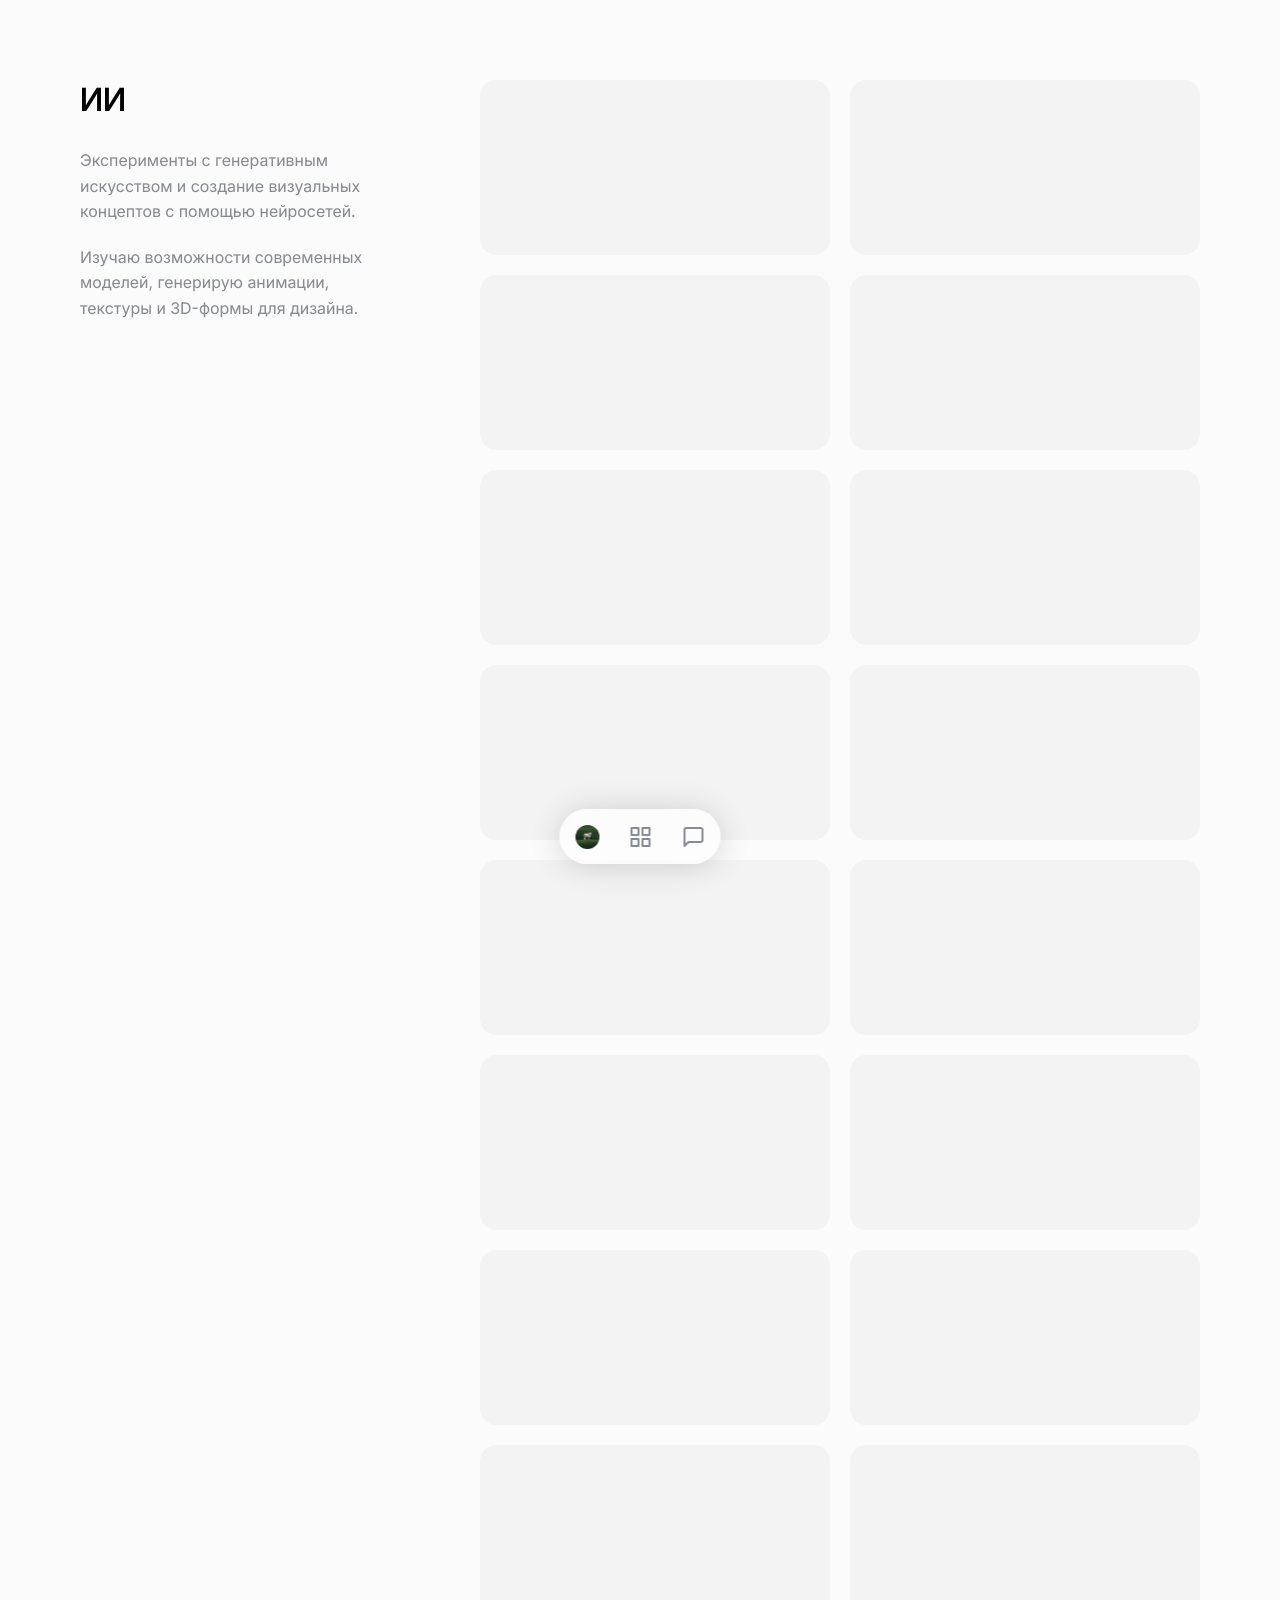
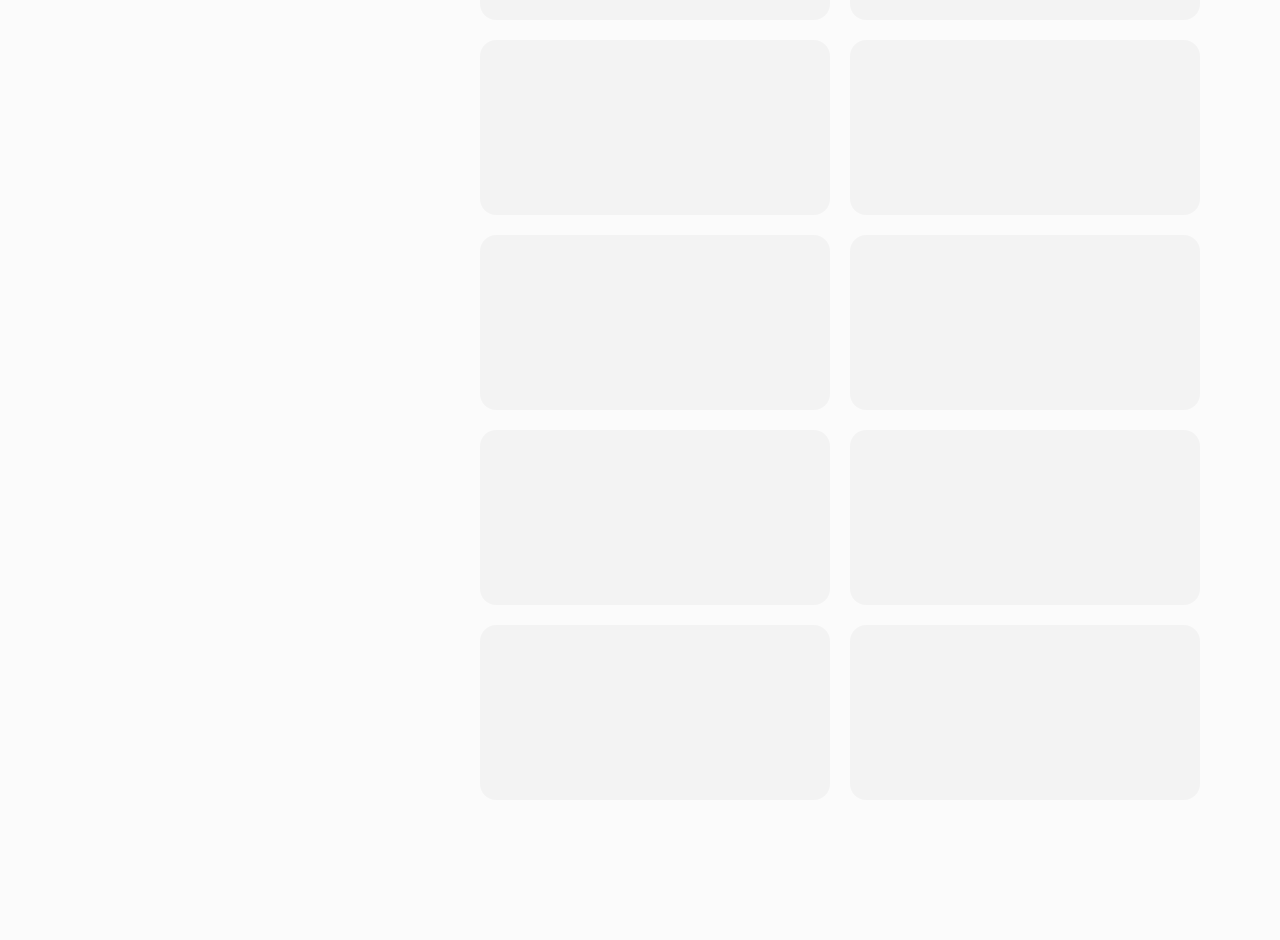
==== ai.html @ d5566b72 "feat: Deploy redesigned interactive portfolio with AI gallery, updated merch page layouts, and new a" ====
<!DOCTYPE html>
<html lang="ru">
<head>
    <meta charset="utf-8"/>
    <meta name="viewport" content="width=device-width, initial-scale=1.0"/>
    <title>ИИ — Эксперименты с нейросетями | Сергей Тихонов</title>
    <!-- Fonts -->
    <link rel="preconnect" href="https://fonts.googleapis.com">
    <link rel="preconnect" href="https://fonts.gstatic.com" crossorigin>
    <link href="https://fonts.googleapis.com/css2?family=Inter:wght@400;500;600;700;800&display=swap" rel="stylesheet">
    
    <style>
        :root {
            --font-family: "Inter", -apple-system, BlinkMacSystemFont, "Segoe UI", Roboto, sans-serif;
            --color-text-primary: rgba(0, 0, 0, 1);
            --color-text-secondary: rgb(136, 139, 144);
            --color-blue: #0010E5;
            --color-bg: #FBFBFB;
        }

        * {
            margin: 0;
            padding: 0;
            box-sizing: border-box;
        }

        html {
            font-family: var(--font-family);
            background-color: var(--color-bg);
            text-rendering: geometricPrecision;
            -webkit-font-smoothing: antialiased;
            -moz-osx-font-smoothing: grayscale;
            scroll-behavior: smooth;
        }

        body {
            color: var(--color-text-primary);
            padding: 0;
            margin: 0;
        }

        /* Container Layout */
        .project_article_wrapper {
            width: 100%;
            padding: 80px 80px 120px;
            max-width: 100%;
            margin: 0;
        }

        .merch_layout_container {
            display: flex;
            justify-content: space-between;
            width: 100%;
            align-items: start;
            gap: 40px;
        }

        .text_column {
            position: sticky;
            top: 80px;
            width: 100%;
            max-width: 360px;
            display: flex;
            flex-direction: column;
            gap: 20px;
        }

        .text_column h1 {
            font-size: 32px;
            font-weight: 560;
            line-height: 1.25;
            color: var(--color-text-primary);
            margin-bottom: 8px;
        }

        .text_column p {
            font-size: 16px;
            font-weight: 420;
            line-height: 1.6;
            color: var(--color-text-secondary);
        }

        /* Floating Nav Tabs Dock */
        .navigation_tabs {
            display: inline-flex;
            padding: 2px;
            justify-content: center;
            align-items: center;
            gap: 2px;
            position: fixed;
            bottom: 36px;
            left: 50%;
            transform: translateX(-50%);
            z-index: 1000;
        }

        .navigation_tabs:before {
            content: "";
            position: absolute;
            top: 0;
            left: 0;
            width: 100%;
            height: 100%;
            border-radius: 100px;
            background: rgba(255,255,255,.68);
            box-shadow: 0 2px 32px 0 rgba(0,0,0,.16);
            -webkit-backdrop-filter: blur(20px);
            backdrop-filter: blur(20px);
            z-index: -1;
        }

        .navigation_tabs .nav_item_container {
            display: flex;
        }

        .navigation_tabs .nav_item {
            display: flex;
            width: 51px;
            height: 51px;
            justify-content: center;
            align-items: center;
            aspect-ratio: 1/1;
            color: var(--color-text-secondary);
            transition: background-color 0.25s, color 0.25s;
            border-radius: 50%;
        }

        .navigation_tabs .nav_item:hover {
            background-color: rgba(0, 0, 0, 0.05);
            color: var(--color-text-primary);
        }

        .profile_pic {
            height: 1.5em;
            width: 1.5em;
            border-radius: 50%;
            object-fit: cover;
        }

        /* Gallery Grid Layout (Masonry style using CSS Column Layout) */
        .gallery_grid {
            column-count: 2;
            column-gap: 20px;
            width: 100%;
            max-width: 800px;
        }

        .gallery_item {
            break-inside: avoid;
            margin-bottom: 20px;
            border-radius: 16px;
            overflow: hidden;
            background-color: rgba(0, 0, 0, 0.03);
            cursor: pointer;
            transition: transform 0.3s cubic-bezier(0.25, 0.46, 0.45, 0.94);
        }

        .gallery_item:hover {
            transform: scale(1.02);
        }

        .gallery_item video {
            width: 100%;
            height: auto;
            display: block;
            border-radius: 16px;
            transform: translate3d(0, 0, 0);
        }

        /* Lightbox Popup Modal */
        .lightbox_modal {
            display: none;
            position: fixed;
            z-index: 2000;
            left: 0;
            top: 0;
            width: 100%;
            height: 100%;
            overflow: hidden;
            background-color: rgba(251, 251, 251, 0.95);
            opacity: 0;
            transition: opacity 0.3s ease;
            justify-content: center;
            align-items: center;
        }

        .lightbox_modal.active {
            display: flex;
            opacity: 1;
        }

        .lightbox_content {
            margin: auto;
            display: block;
            max-width: 90%;
            max-height: 85vh;
            border-radius: 16px;
            box-shadow: 0 10px 40px rgba(0, 0, 0, 0.08);
        }

        .lightbox_close {
            position: absolute;
            top: 30px;
            right: 40px;
            color: var(--color-text-secondary);
            font-size: 40px;
            font-weight: 300;
            transition: color 0.2s ease;
            cursor: pointer;
            user-select: none;
        }

        .lightbox_close:hover {
            color: var(--color-text-primary);
        }

        body.lightbox_open {
            overflow: hidden;
        }

        @media (max-width: 950px) {
            .project_article_wrapper {
                padding: 40px 40px 80px;
            }
            .merch_layout_container {
                flex-direction: column;
                gap: 40px;
            }
            .text_column {
                position: static;
                max-width: none;
            }
            .text_column h1 {
                font-size: 28px;
            }
            .gallery_grid {
                max-width: none;
            }
        }

        @media (max-width: 600px) {
            .project_article_wrapper {
                padding: 40px 20px 80px;
            }
            .gallery_grid {
                column-count: 2;
                column-gap: 12px;
            }
            .gallery_item {
                margin-bottom: 12px;
                border-radius: 12px;
            }
            .gallery_item video {
                border-radius: 12px;
            }
            .lightbox_close {
                top: 20px;
                right: 20px;
                font-size: 32px;
            }
        }
    </style>
</head>
<body>

    <!-- Floating Bottom Dock Navigation -->
    <nav class="navigation_tabs">
        <div class="nav_item_container">
            <a class="nav_item" title="На главную" href="index.html">
                <img alt="Сергей Тихонов" class="profile_pic" src="img/profile_pic.png"/>
            </a>
        </div>
        <div class="nav_item_container">
            <a class="nav_item" title="Работы" href="index.html#work">
                <svg xmlns="http://www.w3.org/2000/svg" width="24" height="24" viewBox="0 0 24 24" fill="none" stroke="currentColor" stroke-width="2" stroke-linecap="round" stroke-linejoin="round">
                    <rect x="3" y="3" width="7" height="7"></rect>
                    <rect x="14" y="3" width="7" height="7"></rect>
                    <rect x="14" y="14" width="7" height="7"></rect>
                    <rect x="3" y="14" width="7" height="7"></rect>
                </svg>
            </a>
        </div>
        <div class="nav_item_container">
            <a class="nav_item" title="Telegram" href="https://t.me/tikhonoxx" target="_blank" rel="noopener noreferrer">
                <svg xmlns="http://www.w3.org/2000/svg" width="24" height="24" viewBox="0 0 24 24" fill="none" stroke="currentColor" stroke-width="2" stroke-linecap="round" stroke-linejoin="round">
                    <path d="M21 15a2 2 0 0 1-2 2H7l-4 4V5a2 2 0 0 1 2-2h14a2 2 0 0 1 2 2z"></path>
                </svg>
            </a>
        </div>
    </nav>

    <div class="project_article_wrapper">
        <div class="merch_layout_container">
            <!-- Left Text Column -->
            <div class="text_column">
                <h1>ИИ</h1>
                <p>Эксперименты с генеративным<br>искусством и создание визуальных<br>концептов с помощью нейросетей.</p>
                <p>Изучаю возможности современных<br>моделей, генерирую анимации,<br>текстуры и 3D-формы для дизайна.</p>
            </div>

            <!-- Right Gallery Grid Column -->
            <main class="gallery_grid">
                <!-- Video 1 -->
                <div class="gallery_item">
                    <video playsinline muted loop preload="metadata" src="img/ai_art_1.mp4"></video>
                </div>
                <!-- Video 2 -->
                <div class="gallery_item">
                    <video playsinline muted loop preload="metadata" src="img/ai_art_2.mp4"></video>
                </div>
                <!-- Video 3 -->
                <div class="gallery_item">
                    <video playsinline muted loop preload="metadata" src="img/ai_art_3.mp4"></video>
                </div>
                <!-- Video 4 -->
                <div class="gallery_item">
                    <video playsinline muted loop preload="metadata" src="img/ai_art_4.mp4"></video>
                </div>
                <!-- Video 5 -->
                <div class="gallery_item">
                    <video playsinline muted loop preload="metadata" src="img/ai_art_5.mp4"></video>
                </div>
                <!-- Video 6 -->
                <div class="gallery_item">
                    <video playsinline muted loop preload="metadata" src="img/ai_art_6.mp4"></video>
                </div>
                <!-- Video 7 -->
                <div class="gallery_item">
                    <video playsinline muted loop preload="metadata" src="img/ai_art_7.mp4"></video>
                </div>
                <!-- Video 8 -->
                <div class="gallery_item">
                    <video playsinline muted loop preload="metadata" src="img/ai_art_8.mp4"></video>
                </div>
                <!-- Video 9 -->
                <div class="gallery_item">
                    <video playsinline muted loop preload="metadata" src="img/ai_art_9.mp4"></video>
                </div>
                <!-- Video 10 -->
                <div class="gallery_item">
                    <video playsinline muted loop preload="metadata" src="img/ai_art_10.mp4"></video>
                </div>
                <!-- Video 11 -->
                <div class="gallery_item">
                    <video playsinline muted loop preload="metadata" src="img/ai_art_11.mp4"></video>
                </div>
                <!-- Video 12 -->
                <div class="gallery_item">
                    <video playsinline muted loop preload="metadata" src="img/ai_art_12.mp4"></video>
                </div>
                <!-- Video 13 -->
                <div class="gallery_item">
                    <video playsinline muted loop preload="metadata" src="img/ai_art_13.mp4"></video>
                </div>
                <!-- Video 14 -->
                <div class="gallery_item">
                    <video playsinline muted loop preload="metadata" src="img/ai_art_14.mp4"></video>
                </div>
                <!-- Video 15 -->
                <div class="gallery_item">
                    <video playsinline muted loop preload="metadata" src="img/ai_art_15.mp4"></video>
                </div>
                <!-- Video 16 -->
                <div class="gallery_item">
                    <video playsinline muted loop preload="metadata" src="img/ai_art_16.mp4"></video>
                </div>
                <!-- Video 17 -->
                <div class="gallery_item">
                    <video playsinline muted loop preload="metadata" src="img/ai_art_17.mp4"></video>
                </div>
                <!-- Video 18 -->
                <div class="gallery_item">
                    <video playsinline muted loop preload="metadata" src="img/ai_art_18.mp4"></video>
                </div>
                <!-- Video 19 -->
                <div class="gallery_item">
                    <video playsinline muted loop preload="metadata" src="img/ai_art_19.mp4"></video>
                </div>
                <!-- Video 20 -->
                <div class="gallery_item">
                    <video playsinline muted loop preload="metadata" src="img/ai_art_20.mp4"></video>
                </div>
                <!-- Video 21 -->
                <div class="gallery_item">
                    <video playsinline muted loop preload="metadata" src="img/ai_art_21.mp4"></video>
                </div>
                <!-- Video 22 -->
                <div class="gallery_item">
                    <video playsinline muted loop preload="metadata" src="img/ai_art_22.mp4"></video>
                </div>
                <!-- Video 23 -->
                <div class="gallery_item">
                    <video playsinline muted loop preload="metadata" src="img/ai_art_23.mp4"></video>
                </div>
                <!-- Video 24 -->
                <div class="gallery_item">
                    <video playsinline muted loop preload="metadata" src="img/ai_art_24.mp4"></video>
                </div>
            </main>
        </div>
    </div>

    <!-- Lightbox Popup Modal -->
    <div id="lightbox" class="lightbox_modal">
        <span class="lightbox_close">&times;</span>
        <video class="lightbox_content" id="lightbox_video" playsinline muted loop autoplay></video>
    </div>

    <!-- Video Controller Script -->
    <script>
        document.addEventListener('DOMContentLoaded', () => {
            const lightbox = document.getElementById('lightbox');
            const lightboxVideo = document.getElementById('lightbox_video');
            const closeBtn = document.querySelector('.lightbox_close');
            const galleryItems = document.querySelectorAll('.gallery_item');

            // Viewport auto-play logic using Intersection Observer
            const observerOptions = {
                root: null,
                rootMargin: '100px', // Pre-trigger before entering viewport for seamless play
                threshold: 0.1
            };

            const videoObserver = new IntersectionObserver((entries) => {
                entries.forEach(entry => {
                    const video = entry.target;
                    if (entry.isIntersecting) {
                        video.play().catch(err => {});
                    } else {
                        video.pause();
                    }
                });
            }, observerOptions);

            galleryItems.forEach(item => {
                const video = item.querySelector('video');
                if (video) {
                    videoObserver.observe(video);
                }

                // Click event to open video lightbox
                item.addEventListener('click', (e) => {
                    e.preventDefault();
                    if (video) {
                        lightboxVideo.src = video.src;
                        document.body.classList.add('lightbox_open');
                        lightbox.classList.add('active');
                    }
                });
            });

            // Close lightbox logic
            const closeLightbox = () => {
                lightbox.classList.remove('active');
                document.body.classList.remove('lightbox_open');
                setTimeout(() => {
                    lightboxVideo.src = '';
                }, 300);
            };

            closeBtn.addEventListener('click', closeLightbox);
            
            // Close when clicking background outside video
            lightbox.addEventListener('click', (e) => {
                if (e.target === lightbox) {
                    closeLightbox();
                }
            });

            // Close on ESC key press
            document.addEventListener('keydown', (e) => {
                if (e.key === 'Escape' && lightbox.classList.contains('active')) {
                    closeLightbox();
                }
            });
        });
    </script>

</body>
</html>
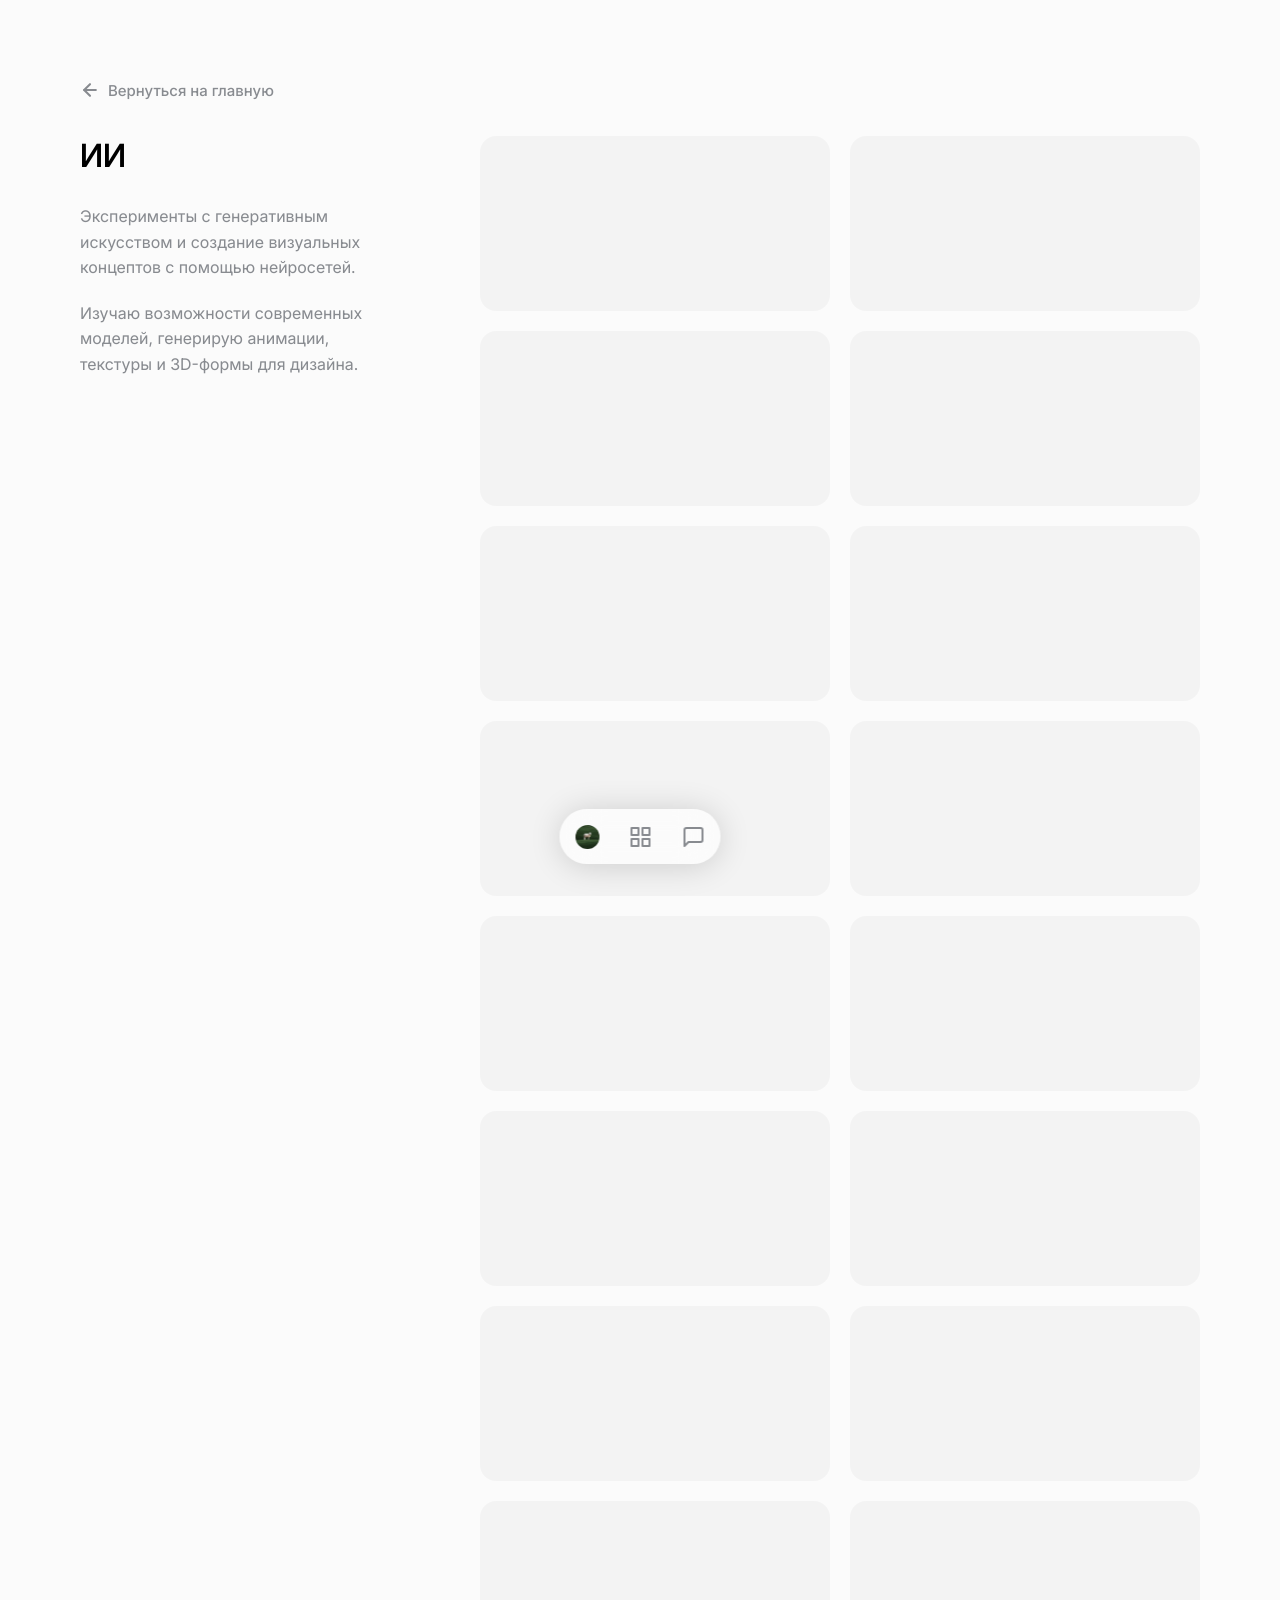
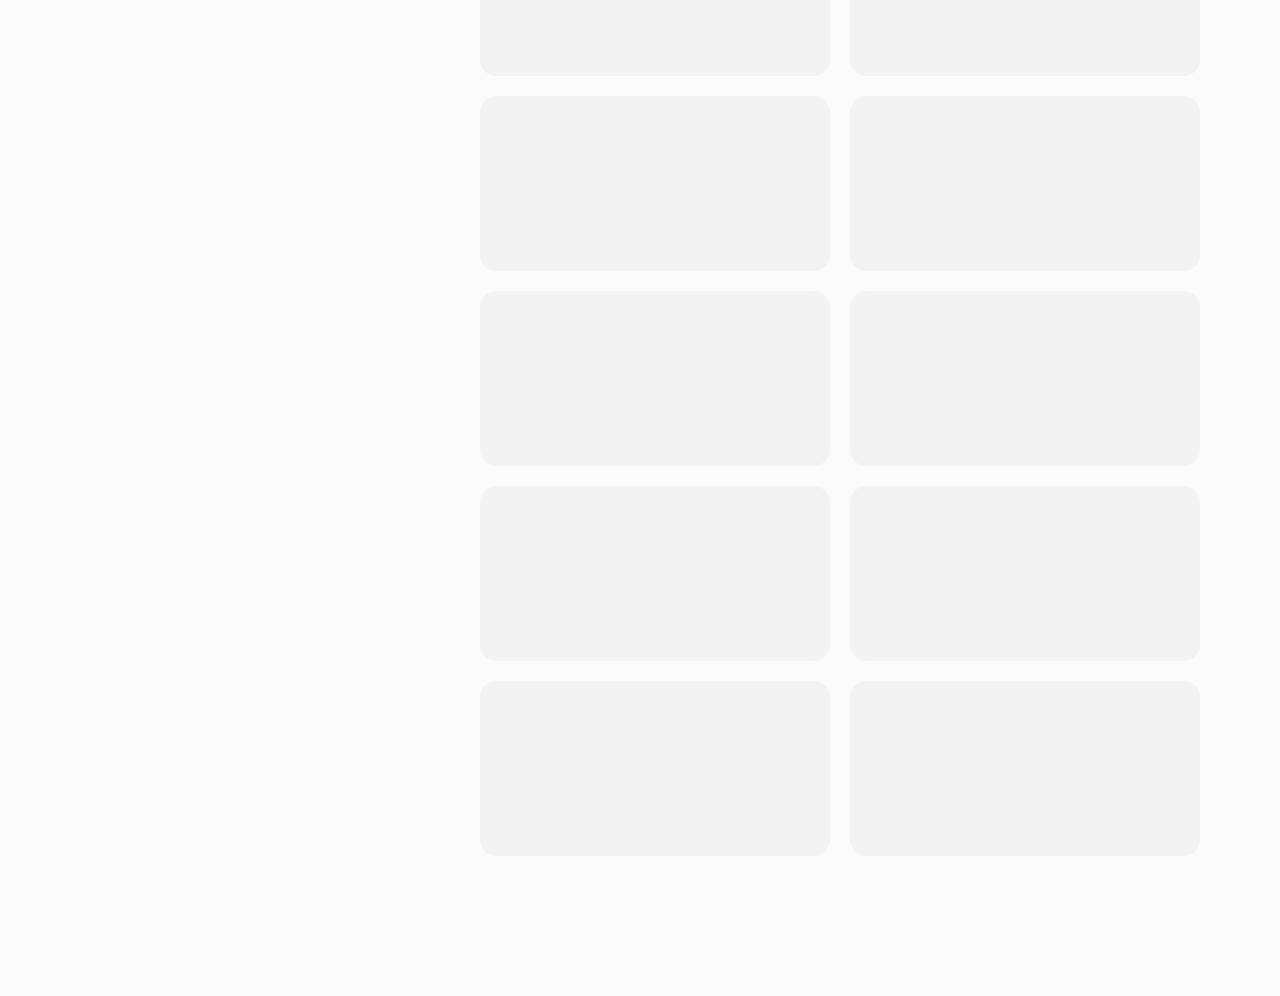
==== commit a7558998: "feat: Add 'Вернуться на главную' back button to the top of all subpages (Flowwow, Merch, and AI Art)" ====
--- a/ai.html
+++ b/ai.html
@@ -37,6 +37,31 @@
             color: var(--color-text-primary);
             padding: 0;
             margin: 0;
+        }
+
+        /* Back Button Navigation */
+        .back_nav {
+            margin-bottom: 32px;
+        }
+
+        .back_btn {
+            display: inline-flex;
+            align-items: center;
+            gap: 8px;
+            color: var(--color-text-secondary);
+            font-size: 15px;
+            font-weight: 500;
+            text-decoration: none;
+            transition: all 0.2s ease;
+        }
+
+        .back_btn:hover {
+            color: #0010E5; /* Royal blue */
+            transform: translateX(-4px);
+        }
+
+        .back_btn svg {
+            transition: stroke 0.2s ease;
         }
 
         /* Container Layout */
@@ -290,6 +315,17 @@
     </nav>
 
     <div class="project_article_wrapper">
+        <!-- Back Button -->
+        <div class="back_nav">
+            <a href="index.html" class="back_btn">
+                <svg xmlns="http://www.w3.org/2000/svg" width="20" height="20" viewBox="0 0 24 24" fill="none" stroke="currentColor" stroke-width="2.5" stroke-linecap="round" stroke-linejoin="round">
+                    <line x1="19" y1="12" x2="5" y2="12"></line>
+                    <polyline points="12 19 5 12 12 5"></polyline>
+                </svg>
+                Вернуться на главную
+            </a>
+        </div>
+
         <div class="merch_layout_container">
             <!-- Left Text Column -->
             <div class="text_column">
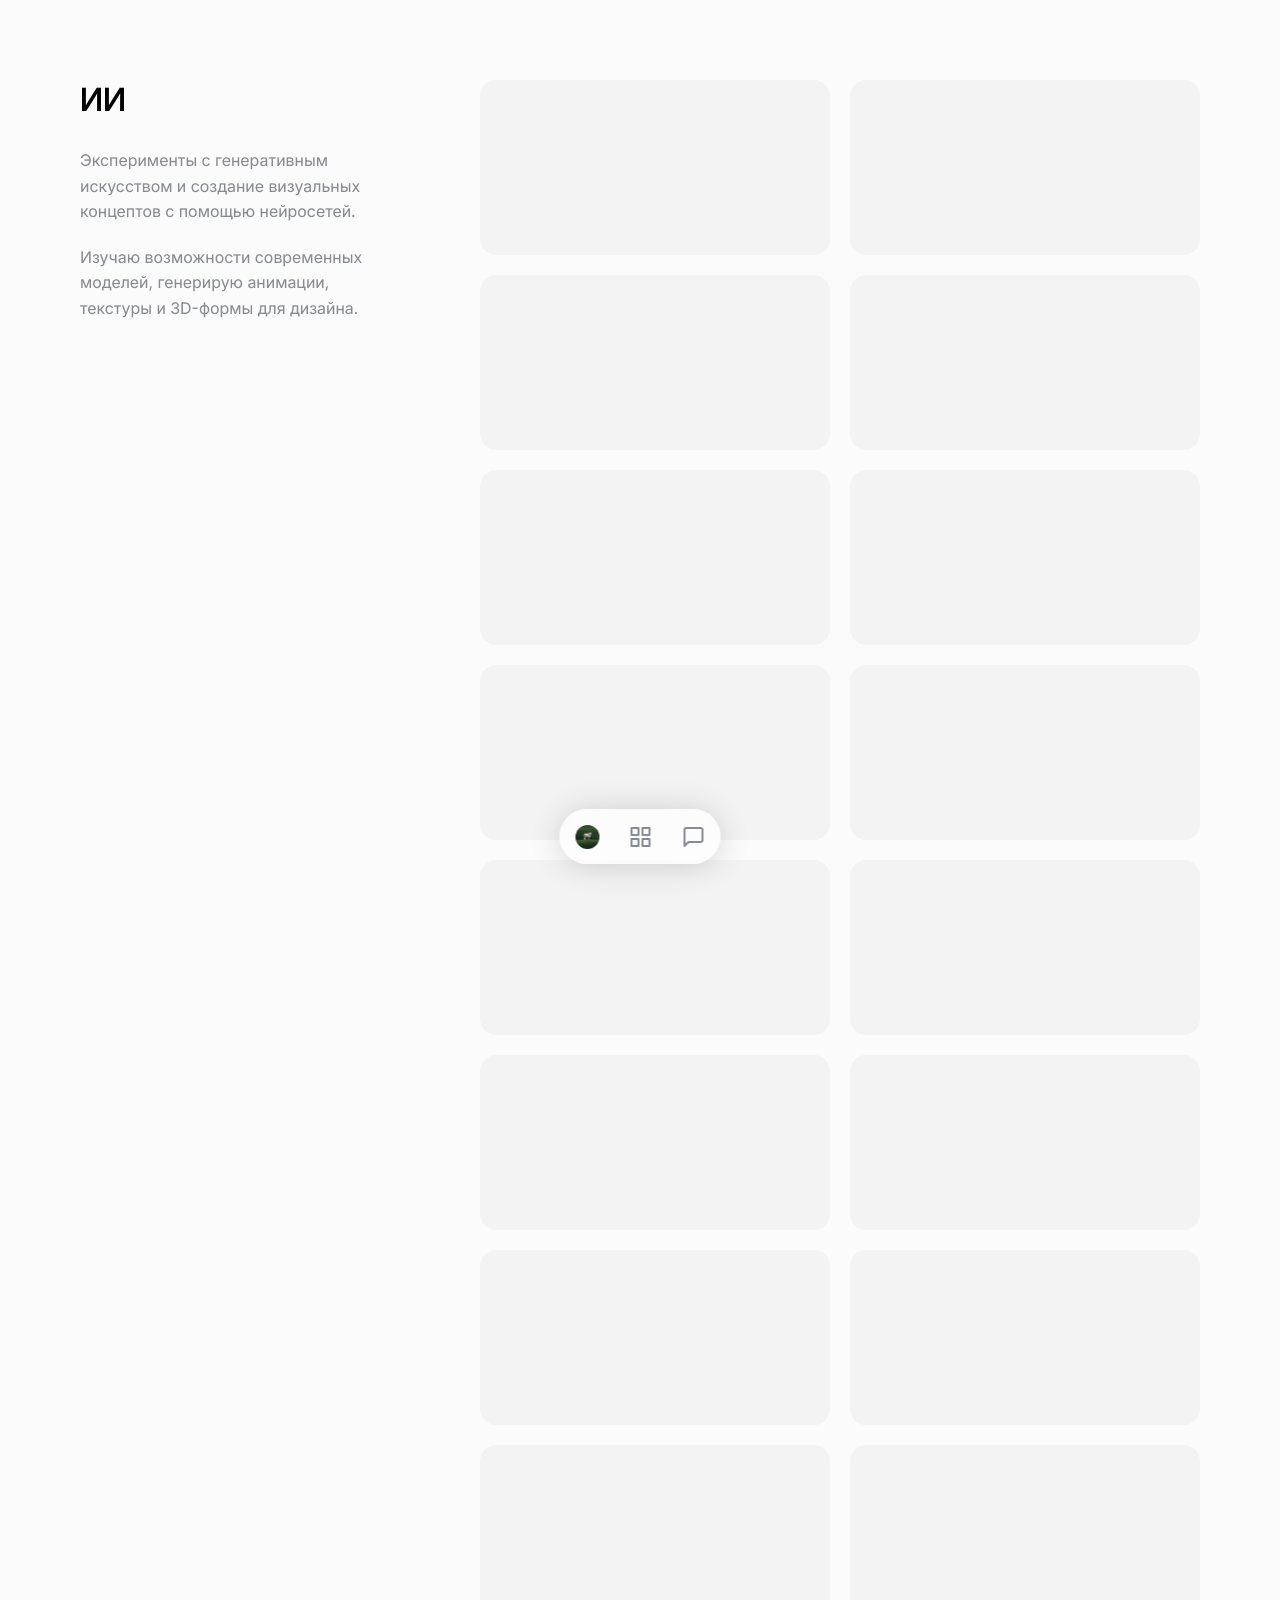
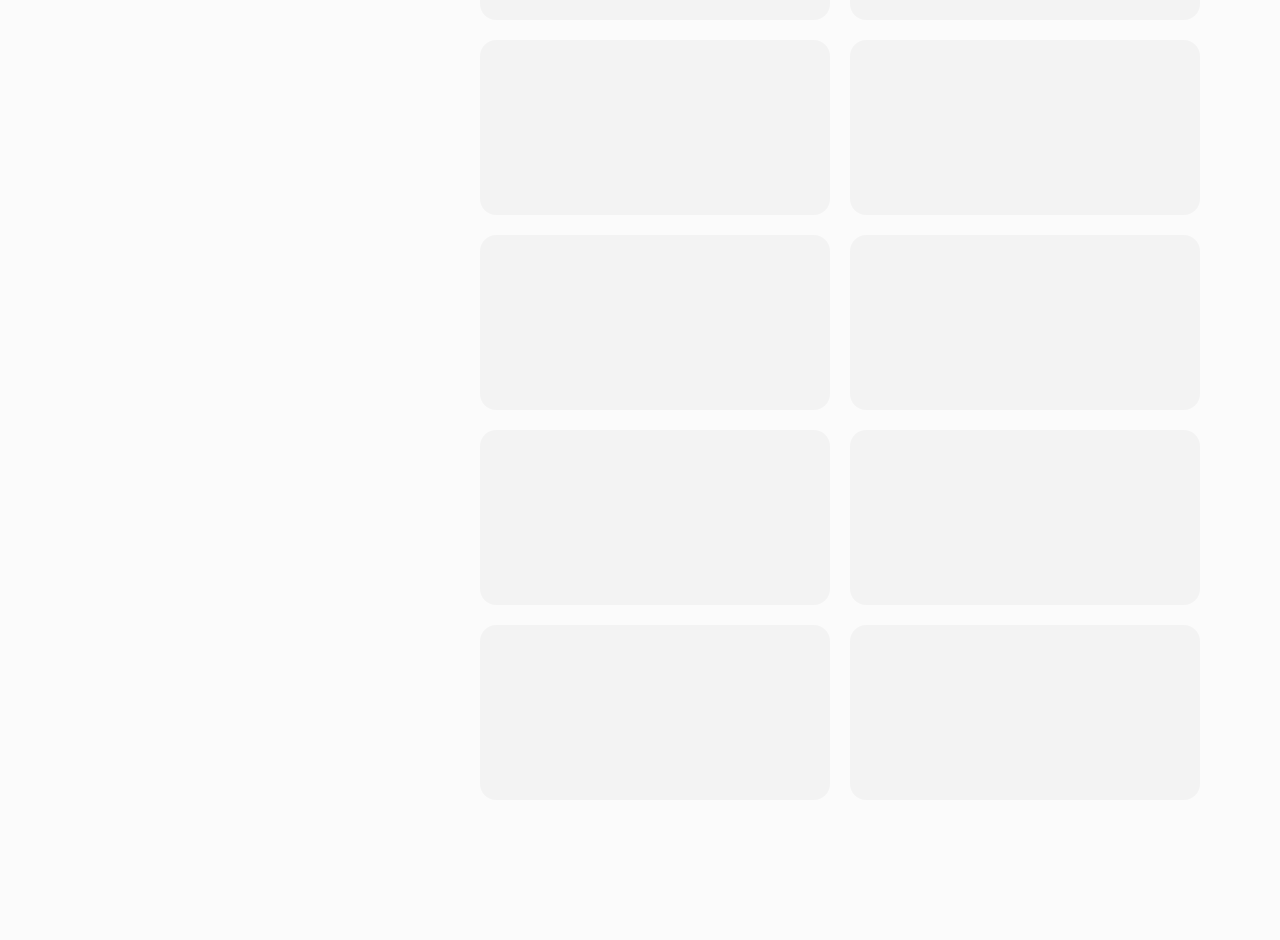
==== commit d289e672: "fix: Remove 'Вернуться на главную' back button from all subpage headers as requested" ====
--- a/ai.html
+++ b/ai.html
@@ -315,17 +315,6 @@
     </nav>
 
     <div class="project_article_wrapper">
-        <!-- Back Button -->
-        <div class="back_nav">
-            <a href="index.html" class="back_btn">
-                <svg xmlns="http://www.w3.org/2000/svg" width="20" height="20" viewBox="0 0 24 24" fill="none" stroke="currentColor" stroke-width="2.5" stroke-linecap="round" stroke-linejoin="round">
-                    <line x1="19" y1="12" x2="5" y2="12"></line>
-                    <polyline points="12 19 5 12 12 5"></polyline>
-                </svg>
-                Вернуться на главную
-            </a>
-        </div>
-
         <div class="merch_layout_container">
             <!-- Left Text Column -->
             <div class="text_column">
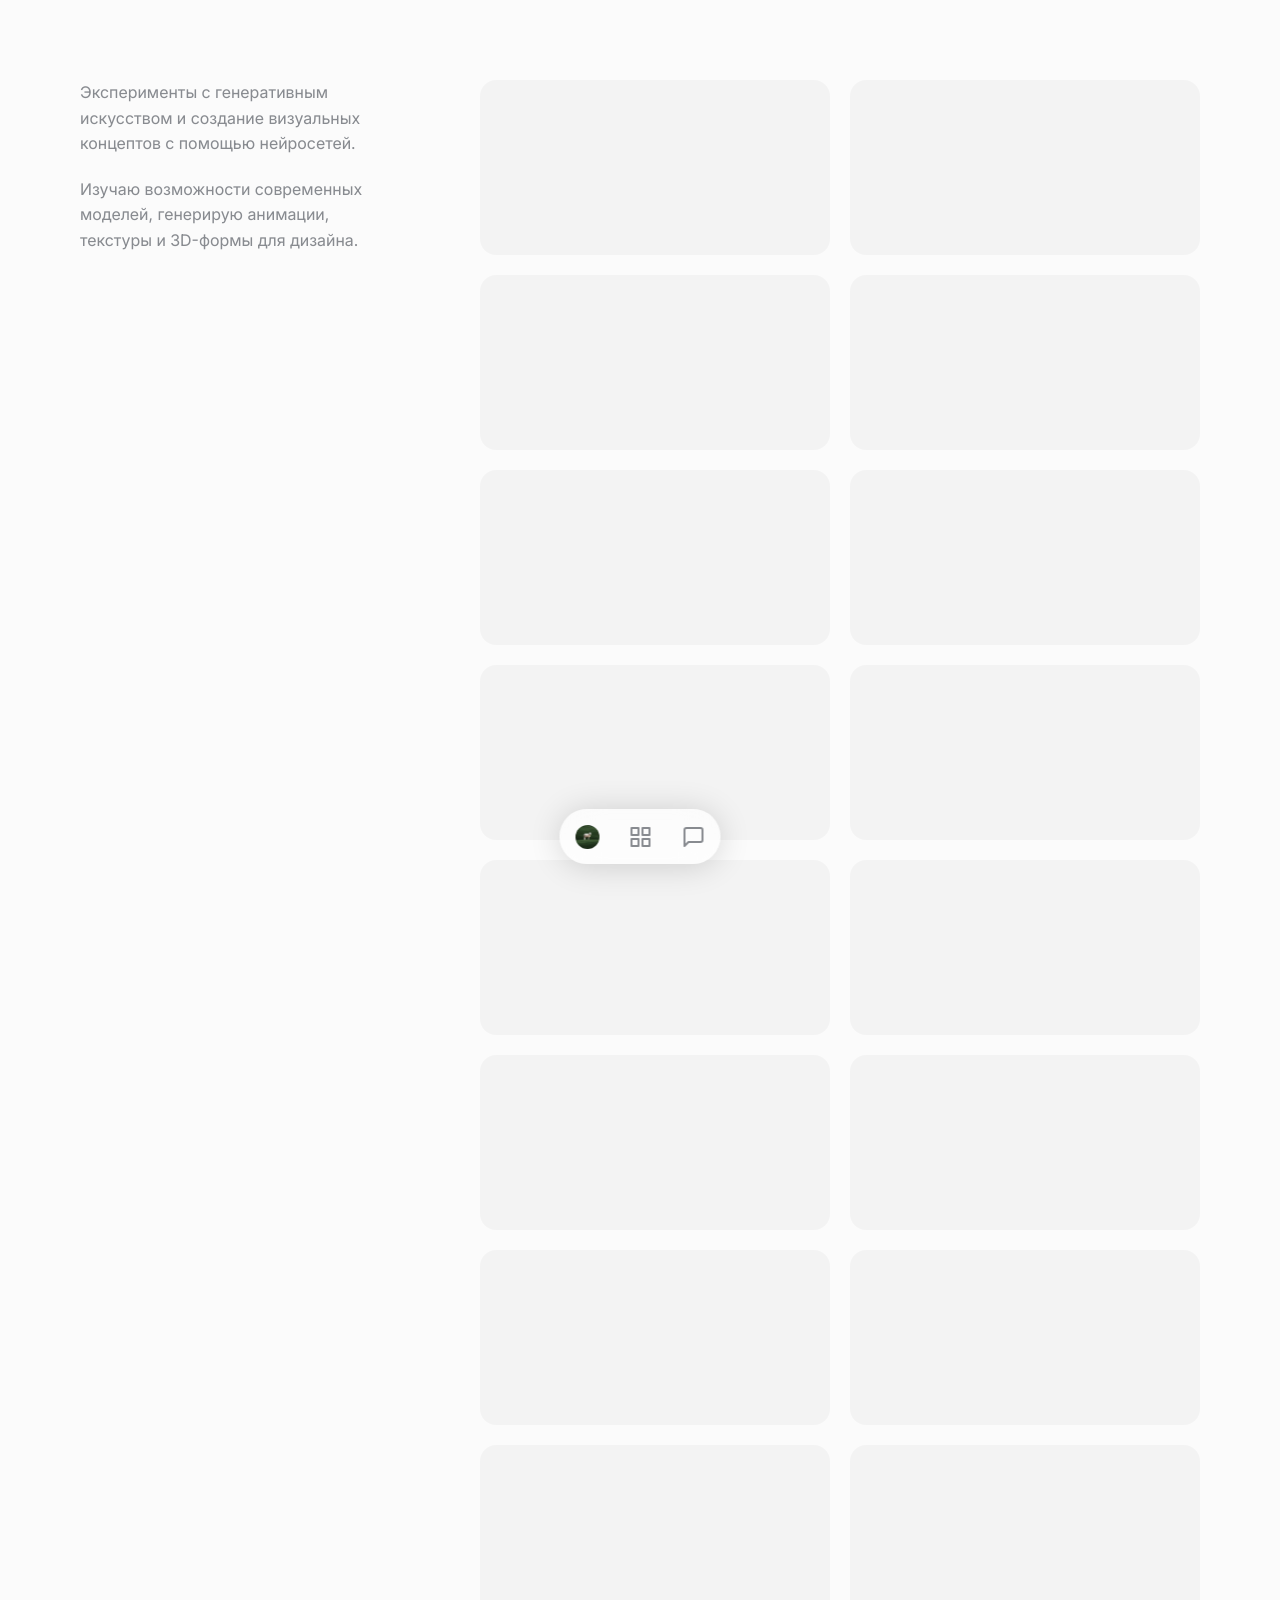
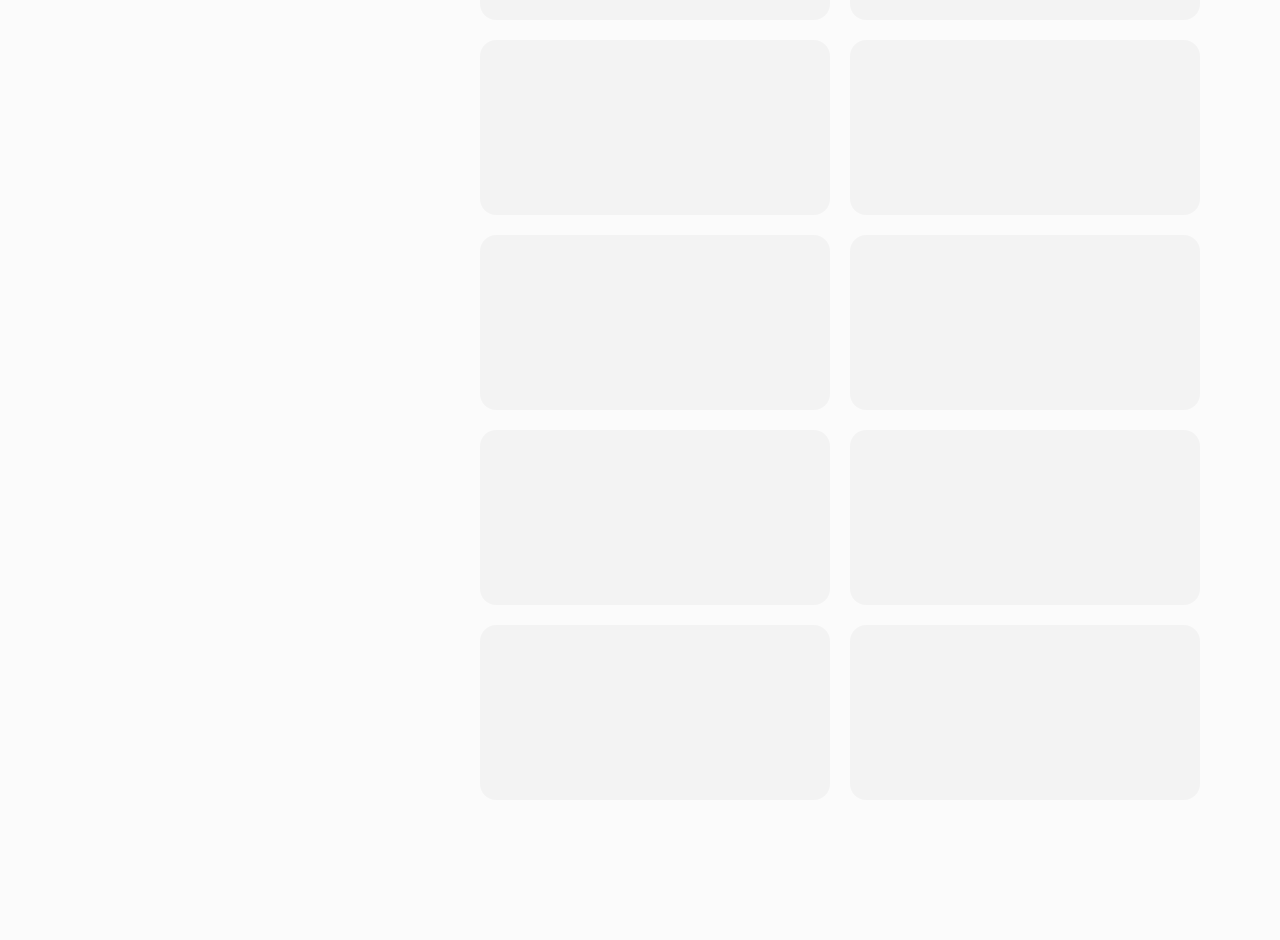
==== commit fe8815e7: "feat: Remove H1 header from AI Art case page to shift description text up" ====
--- a/ai.html
+++ b/ai.html
@@ -318,7 +318,6 @@
         <div class="merch_layout_container">
             <!-- Left Text Column -->
             <div class="text_column">
-                <h1>ИИ</h1>
                 <p>Эксперименты с генеративным<br>искусством и создание визуальных<br>концептов с помощью нейросетей.</p>
                 <p>Изучаю возможности современных<br>моделей, генерирую анимации,<br>текстуры и 3D-формы для дизайна.</p>
             </div>
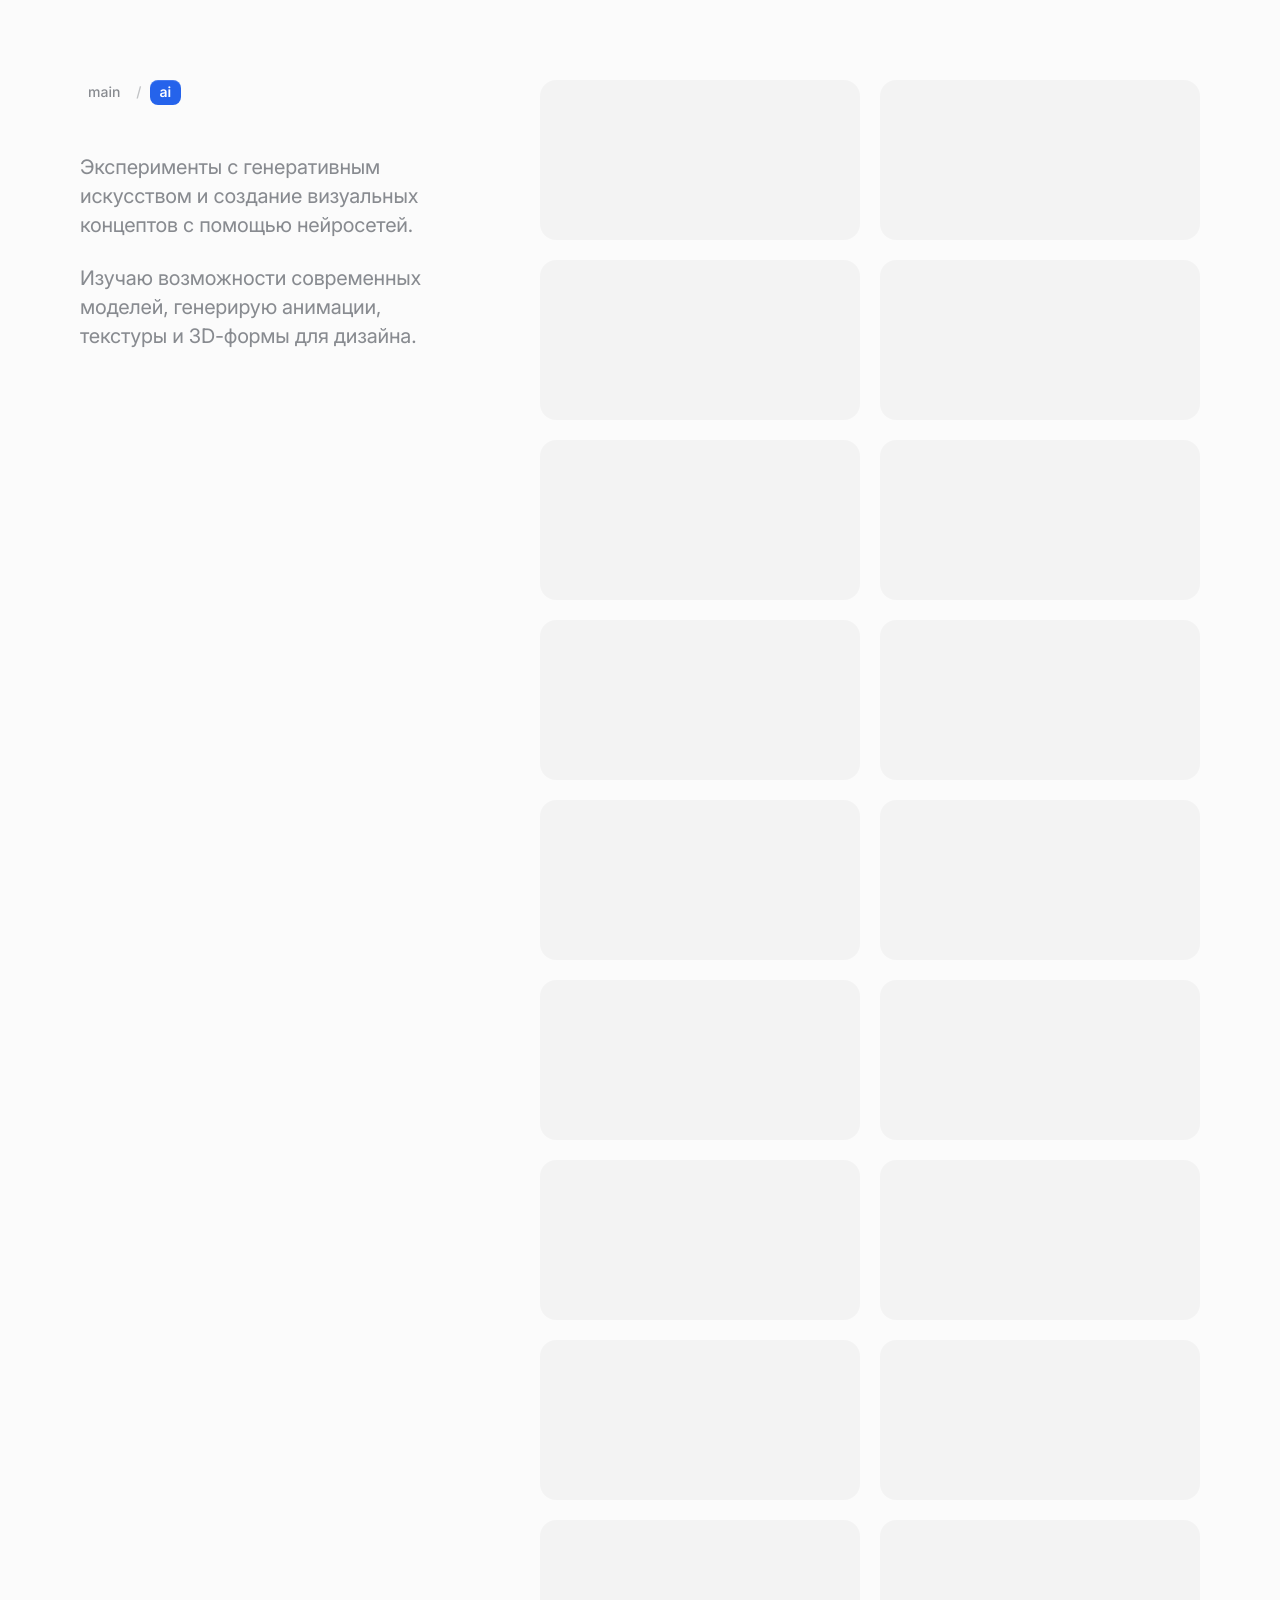
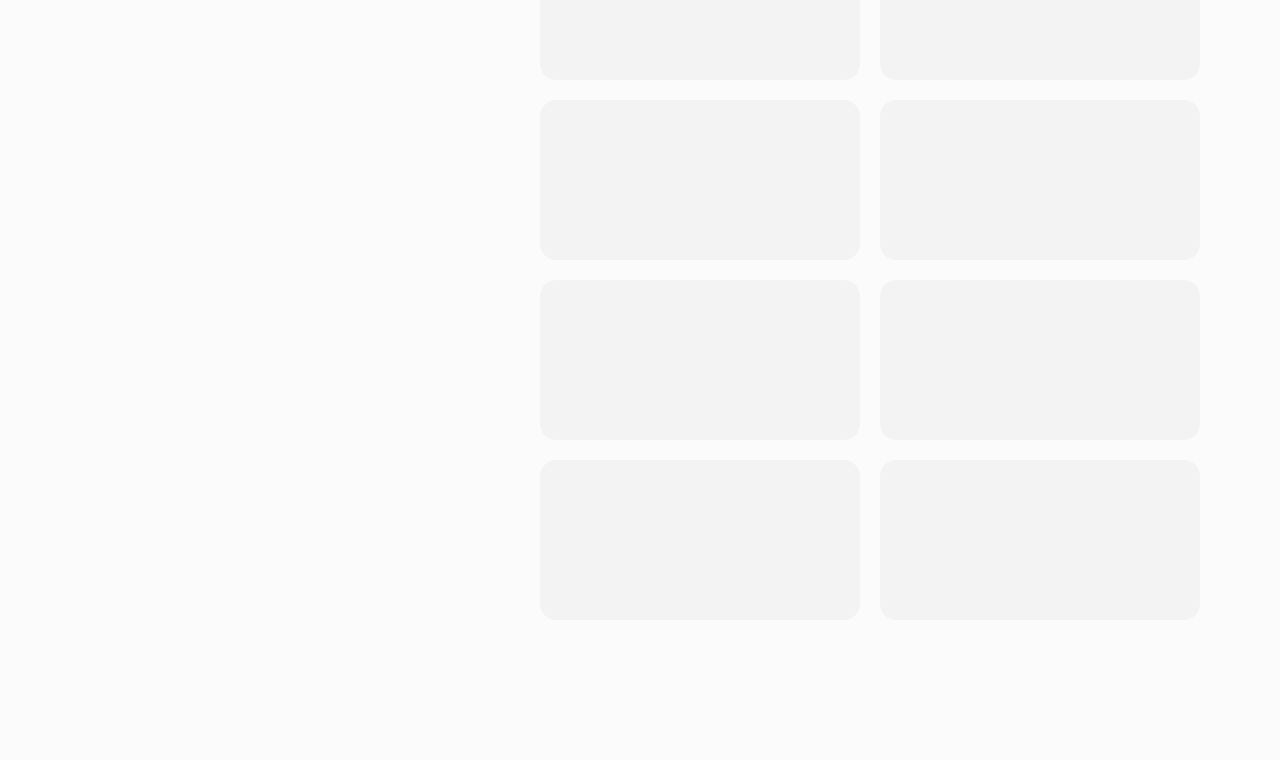
==== commit f66c4122: "feat: Add top-left breadcrumbs navigation bar, style paragraphs to 20px, and remove bottom nav tabs " ====
--- a/ai.html
+++ b/ai.html
@@ -80,29 +80,70 @@
             gap: 40px;
         }
 
+        /* Breadcrumbs navigation */
+        .breadcrumbs {
+            display: flex;
+            align-items: center;
+            gap: 8px;
+            font-size: 14px;
+            font-weight: 500;
+            margin-bottom: 24px;
+        }
+
+        .breadcrumb_link {
+            color: var(--color-text-secondary);
+            text-decoration: none;
+            transition: all 0.2s ease;
+            padding: 4px 8px;
+            border-radius: 6px;
+        }
+
+        .breadcrumb_link:hover {
+            color: var(--color-text-primary);
+            background-color: rgba(0, 0, 0, 0.04);
+        }
+
+        .breadcrumb_separator {
+            color: var(--color-text-secondary);
+            opacity: 0.5;
+        }
+
+        .breadcrumb_active {
+            color: #FFFFFF;
+            background-color: #2563eb; /* Cobalt blue button color */
+            padding: 4px 10px;
+            border-radius: 8px;
+            font-weight: 600;
+            letter-spacing: -0.01em;
+            box-shadow: inset 0 1px 0 0 rgba(255, 255, 255, 0.15);
+        }
+
         .text_column {
             position: sticky;
             top: 80px;
             width: 100%;
-            max-width: 360px;
+            max-width: 420px; /* Expanded to fit content beautifully */
             display: flex;
             flex-direction: column;
-            gap: 20px;
+            gap: 24px;
         }
 
         .text_column h1 {
-            font-size: 32px;
-            font-weight: 560;
-            line-height: 1.25;
+            font-size: 30px;
+            font-weight: 700;
+            line-height: 1.15;
             color: var(--color-text-primary);
-            margin-bottom: 8px;
+            margin-bottom: 0;
+            letter-spacing: -0.02em;
         }
 
         .text_column p {
-            font-size: 16px;
+            font-size: 20px;
             font-weight: 420;
-            line-height: 1.6;
+            line-height: 1.45;
             color: var(--color-text-secondary);
+            margin: 0;
+            letter-spacing: -0.01em;
         }
 
         /* Floating Nav Tabs Dock */
@@ -256,7 +297,10 @@
                 max-width: none;
             }
             .text_column h1 {
-                font-size: 28px;
+                font-size: 24px;
+            }
+            .text_column p {
+                font-size: 16px;
             }
             .gallery_grid {
                 max-width: none;
@@ -288,38 +332,16 @@
 </head>
 <body>
 
-    <!-- Floating Bottom Dock Navigation -->
-    <nav class="navigation_tabs">
-        <div class="nav_item_container">
-            <a class="nav_item" title="На главную" href="index.html">
-                <img alt="Сергей Тихонов" class="profile_pic" src="img/profile_pic.png"/>
-            </a>
-        </div>
-        <div class="nav_item_container">
-            <a class="nav_item" title="Работы" href="index.html#work">
-                <svg xmlns="http://www.w3.org/2000/svg" width="24" height="24" viewBox="0 0 24 24" fill="none" stroke="currentColor" stroke-width="2" stroke-linecap="round" stroke-linejoin="round">
-                    <rect x="3" y="3" width="7" height="7"></rect>
-                    <rect x="14" y="3" width="7" height="7"></rect>
-                    <rect x="14" y="14" width="7" height="7"></rect>
-                    <rect x="3" y="14" width="7" height="7"></rect>
-                </svg>
-            </a>
-        </div>
-        <div class="nav_item_container">
-            <a class="nav_item" title="Telegram" href="https://t.me/tikhonoxx" target="_blank" rel="noopener noreferrer">
-                <svg xmlns="http://www.w3.org/2000/svg" width="24" height="24" viewBox="0 0 24 24" fill="none" stroke="currentColor" stroke-width="2" stroke-linecap="round" stroke-linejoin="round">
-                    <path d="M21 15a2 2 0 0 1-2 2H7l-4 4V5a2 2 0 0 1 2-2h14a2 2 0 0 1 2 2z"></path>
-                </svg>
-            </a>
-        </div>
-    </nav>
-
     <div class="project_article_wrapper">
         <div class="merch_layout_container">
-            <!-- Left Text Column -->
             <div class="text_column">
-                <p>Эксперименты с генеративным<br>искусством и создание визуальных<br>концептов с помощью нейросетей.</p>
-                <p>Изучаю возможности современных<br>моделей, генерирую анимации,<br>текстуры и 3D-формы для дизайна.</p>
+                <nav class="breadcrumbs">
+                    <a href="index.html" class="breadcrumb_link">main</a>
+                    <span class="breadcrumb_separator">/</span>
+                    <span class="breadcrumb_active">ai</span>
+                </nav>
+                <p><span class="nowrap-line">Эксперименты с генеративным</span><br><span class="nowrap-line">искусством и создание визуальных</span><br><span class="nowrap-line">концептов с помощью нейросетей.</span></p>
+                <p><span class="nowrap-line">Изучаю возможности современных</span><br><span class="nowrap-line">моделей, генерирую анимации,</span><br><span class="nowrap-line">текстуры и 3D-формы для дизайна.</span></p>
             </div>
 
             <!-- Right Gallery Grid Column -->
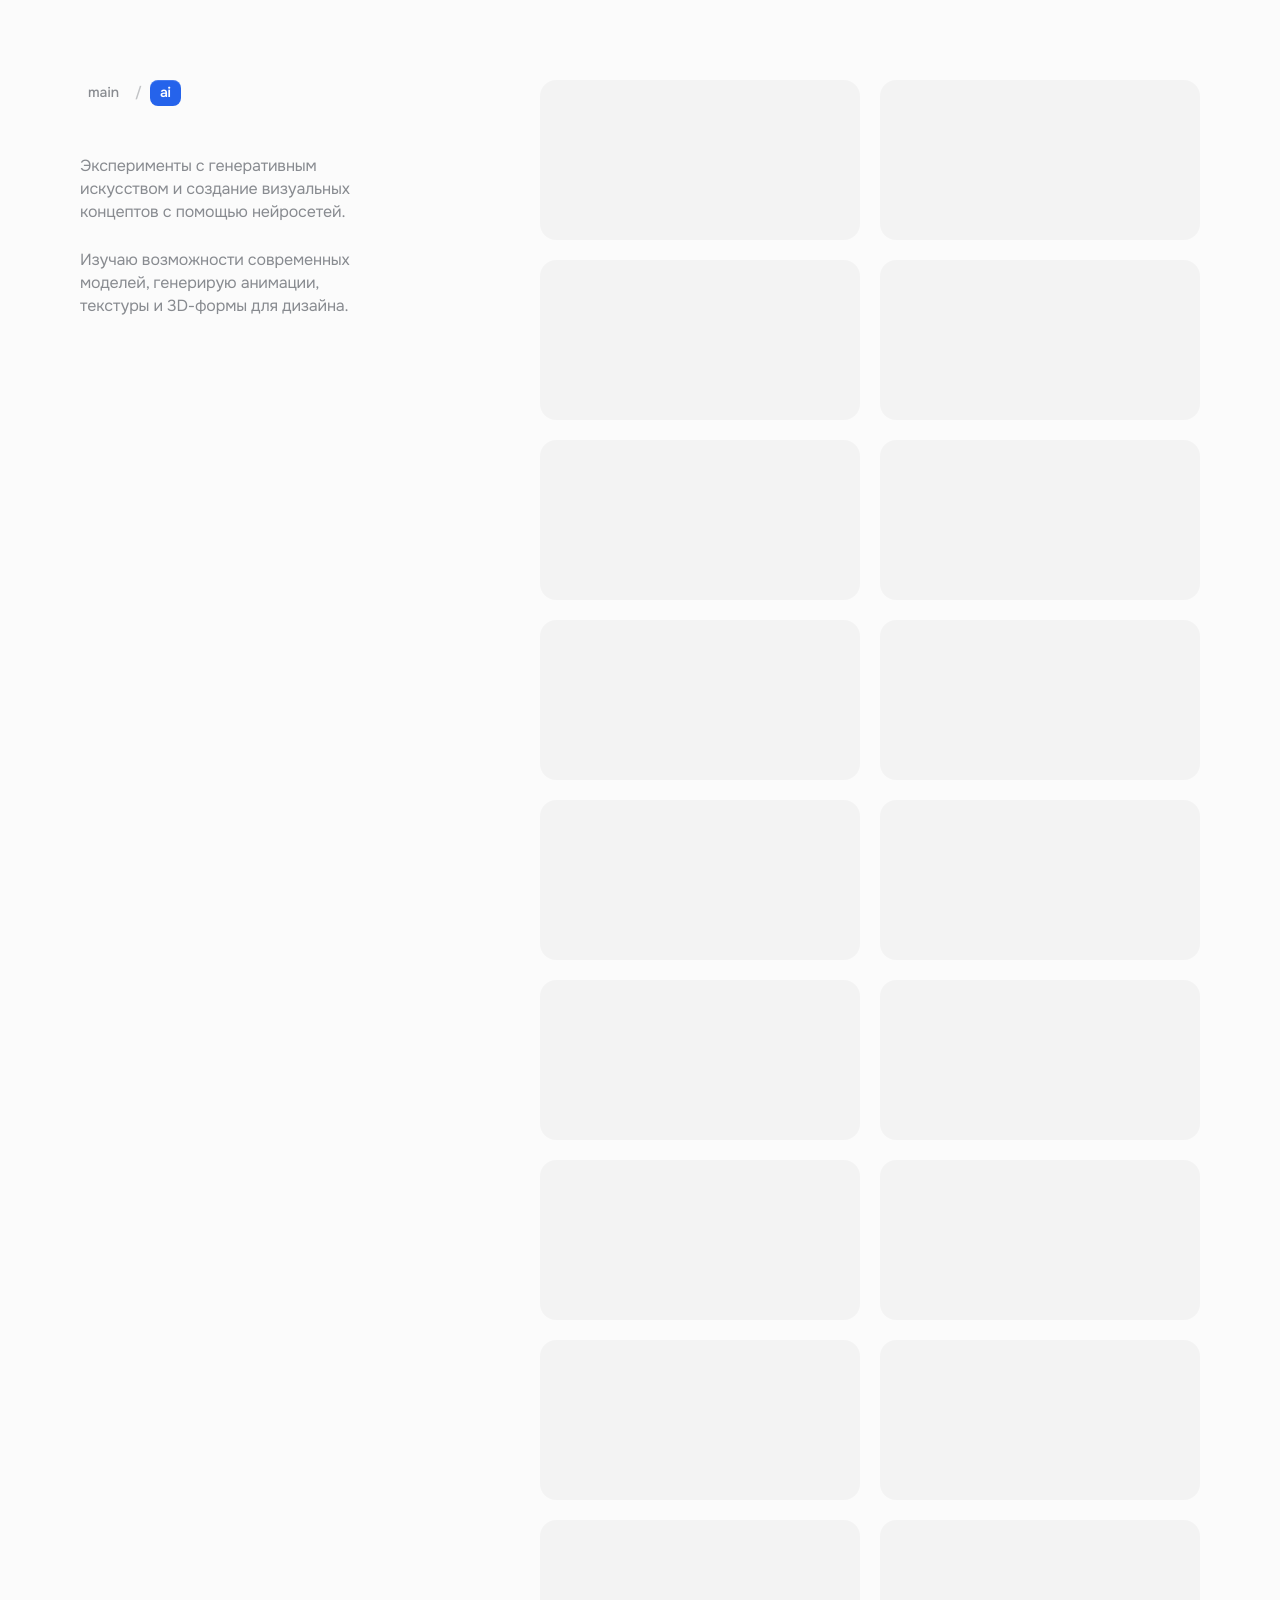
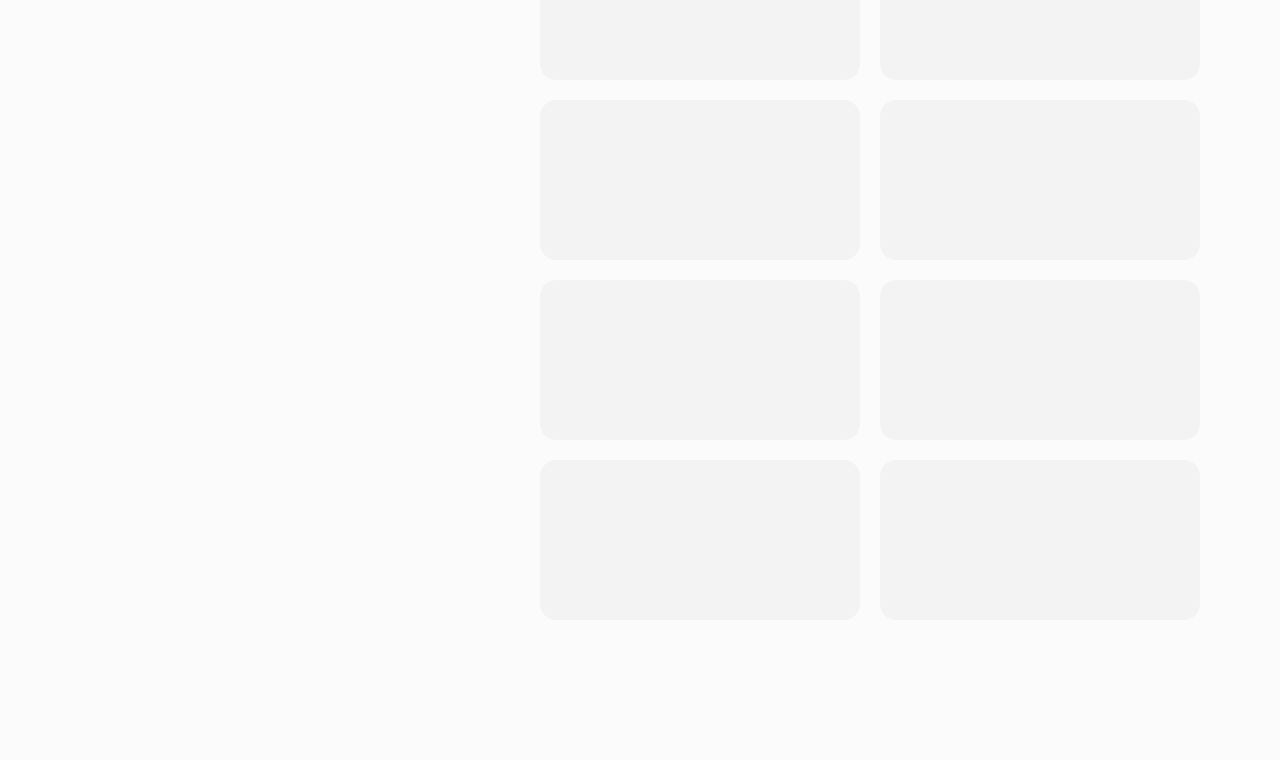
==== commit 3810275e: "feat: Migrate entire portfolio styling to Google Fonts 'Onest' and synchronize typography hierarchy " ====
--- a/ai.html
+++ b/ai.html
@@ -7,11 +7,11 @@
     <!-- Fonts -->
     <link rel="preconnect" href="https://fonts.googleapis.com">
     <link rel="preconnect" href="https://fonts.gstatic.com" crossorigin>
-    <link href="https://fonts.googleapis.com/css2?family=Inter:wght@400;500;600;700;800&display=swap" rel="stylesheet">
+    <link href="https://fonts.googleapis.com/css2?family=Onest:wght@300;400;500;600;700;800&display=swap" rel="stylesheet">
     
     <style>
         :root {
-            --font-family: "Inter", -apple-system, BlinkMacSystemFont, "Segoe UI", Roboto, sans-serif;
+            --font-family: "Onest", -apple-system, BlinkMacSystemFont, "Segoe UI", Roboto, sans-serif;
             --color-text-primary: rgba(0, 0, 0, 1);
             --color-text-secondary: rgb(136, 139, 144);
             --color-blue: #0010E5;
@@ -129,8 +129,8 @@
         }
 
         .text_column h1 {
-            font-size: 30px;
-            font-weight: 700;
+            font-size: 24px;
+            font-weight: 600;
             line-height: 1.15;
             color: var(--color-text-primary);
             margin-bottom: 0;
@@ -138,8 +138,8 @@
         }
 
         .text_column p {
-            font-size: 20px;
-            font-weight: 420;
+            font-size: 16px;
+            font-weight: 400;
             line-height: 1.45;
             color: var(--color-text-secondary);
             margin: 0;
@@ -297,10 +297,10 @@
                 max-width: none;
             }
             .text_column h1 {
-                font-size: 24px;
+                font-size: 18px;
             }
             .text_column p {
-                font-size: 16px;
+                font-size: 15px;
             }
             .gallery_grid {
                 max-width: none;
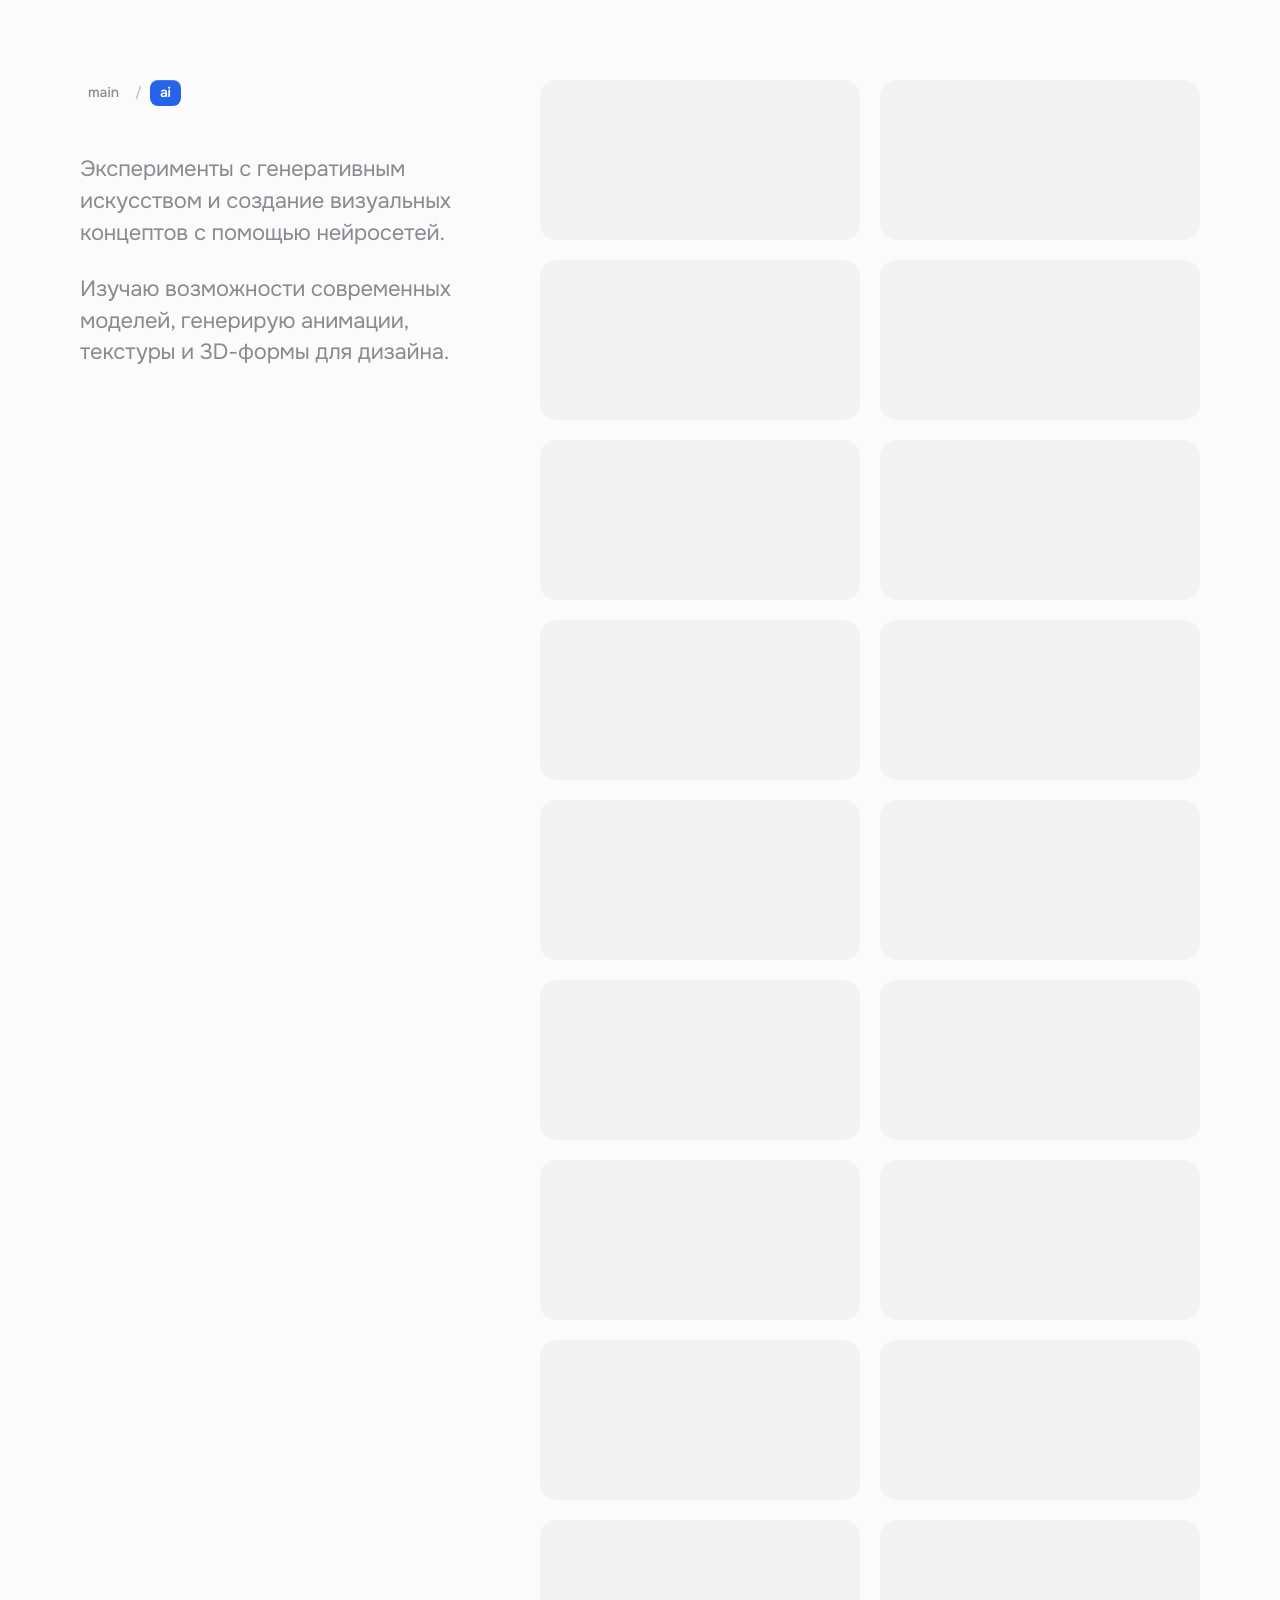
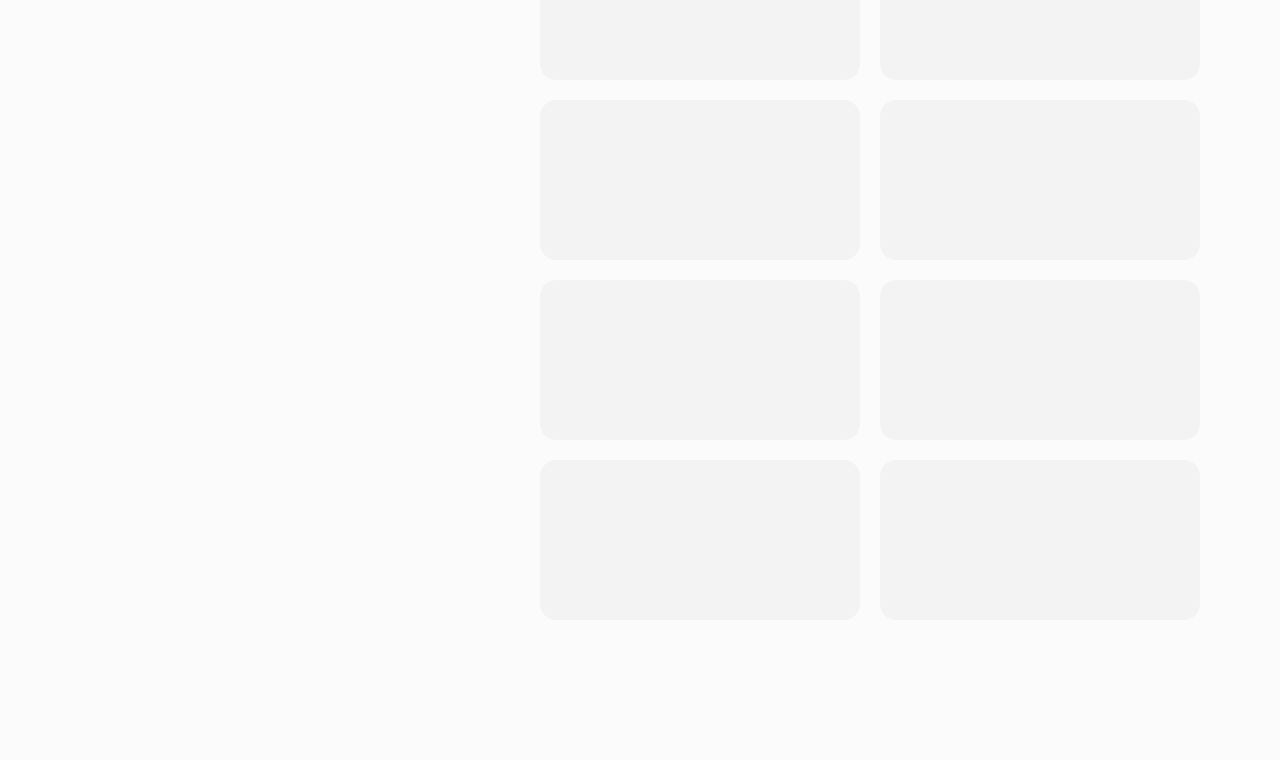
==== commit 70658a86: "style: Adjust description text sizes to 22px on AI Art page" ====
--- a/ai.html
+++ b/ai.html
@@ -138,7 +138,7 @@
         }
 
         .text_column p {
-            font-size: 16px;
+            font-size: 22px;
             font-weight: 400;
             line-height: 1.45;
             color: var(--color-text-secondary);
@@ -300,7 +300,7 @@
                 font-size: 18px;
             }
             .text_column p {
-                font-size: 15px;
+                font-size: 16px;
             }
             .gallery_grid {
                 max-width: none;
